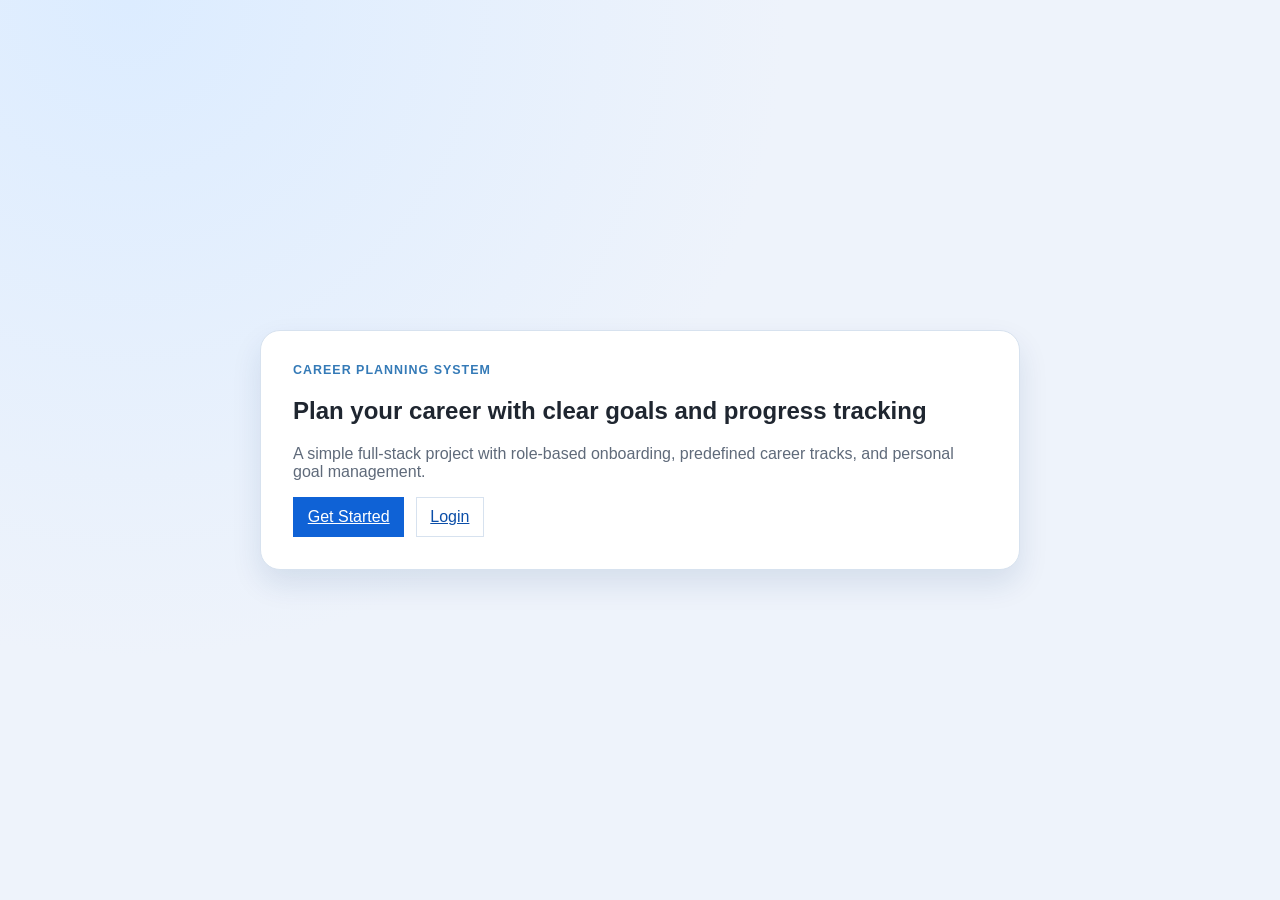
==== FrontEnd/index.html @ 5684c313 "Initial commit" ====
<!doctype html>
<html lang="en">
<head>
  <meta charset="UTF-8" />
  <meta name="viewport" content="width=device-width, initial-scale=1.0" />
  <title>Career Planning</title>
  <link rel="stylesheet" href="./assets/css/styles.css" />
</head>
<body>
  <main class="landing">
    <section class="landing-card">
      <p class="eyebrow">Career Planning System</p>
      <h1>Plan your career with clear goals and progress tracking</h1>
      <p class="subtext">A simple full-stack project with role-based onboarding, predefined career tracks, and personal goal management.</p>
      <div class="cta-row">
        <a class="btn" href="./pages/register.html">Get Started</a>
        <a class="btn btn-ghost" href="./pages/login.html">Login</a>
      </div>
    </section>
  </main>
</body>
</html>
---- FrontEnd/assets/css/styles.css ----
:root {
  --bg: #eef3fb;
  --bg-soft: #f8fbff;
  --panel: #ffffff;
  --text: #1f2630;
  --muted: #5f6a7a;
  --line: #d7e2ef;
  --primary: #0f62d6;
  --primary-dark: #0b4ea8;
  --secondary: #347ab7;
  --danger: #c23737;
  --chip: #eef6ff;
}

* {
  box-sizing: border-box;
}

body {
  margin: 0;
  font-family: "Segoe UI", Tahoma, sans-serif;
  color: var(--text);
  background: radial-gradient(circle at 10% 0%, #dcecff 0%, var(--bg) 45%),
              linear-gradient(150deg, var(--bg) 0%, #f7faff 100%);
}

a {
  color: var(--primary-dark);
}

.landing {
  min-height: 100vh;
  display: grid;
  place-items: center;
  padding: 1rem;
}

.landing-card {
  width: min(760px, 100%);
  background: var(--panel);
  border: 1px solid var(--line);
  border-radius: 20px;
  padding: 2rem;
  box-shadow: 0 14px 30px rgba(13, 55, 110, 0.11);
  animation: rise 0.45s ease-out;
}

.eyebrow {
  text-transform: uppercase;
  letter-spacing: 0.08em;
  font-size: 0.78rem;
  color: var(--secondary);
  font-weight: 700;
  margin: 0 0 0.5rem;
}

.subtext {
  color: var(--muted);
}

.auth-layout {
  min-height: 100vh;
  display: grid;
  grid-template-columns: 1.1fr 1fr;
}

.auth-side {
  padding: 2.2rem;
  display: grid;
  align-content: center;
  gap: 0.9rem;
  background: linear-gradient(140deg, #0c5dcc 0%, #3087d7 100%);
  color: white;
}

.auth-side .eyebrow {
  color: #d6e9ff;
}

.auth-side p {
  margin: 0;
  line-height: 1.5;
}

.text-link {
  color: white;
  text-decoration: underline;
}

.auth-card {
  display: grid;
  align-content: center;
  gap: 0.8rem;
  padding: 2rem;
  background: var(--panel);
}

.topbar {
  position: sticky;
  top: 0;
  z-index: 10;
  background: rgba(255, 255, 255, 0.96);
  border-bottom: 1px solid var(--line);
  backdrop-filter: blur(6px);
  padding: 0.9rem 1.1rem;
  display: flex;
  justify-content: space-between;
  align-items: center;
}

.brand {
  font-weight: 700;
  text-decoration: none;
  color: var(--primary-dark);
}

.topbar nav {
  display: flex;
  align-items: center;
  gap: 1rem;
}

.container {
  width: min(1160px, calc(100% - 2rem));
  margin: 1.2rem auto 2rem;
}

.grid {
  display: grid;
  grid-template-columns: repeat(2, minmax(0, 1fr));
  gap: 1rem;
}

.dashboard-grid {
  align-items: start;
}

.goals-grid {
  align-items: start;
}

.stats-grid {
  grid-template-columns: repeat(4, minmax(0, 1fr));
}

.hero-card {
  display: flex;
  justify-content: space-between;
  gap: 1rem;
  align-items: center;
  border: 1px solid var(--line);
  border-radius: 16px;
  background: linear-gradient(135deg, #ffffff 0%, #f2f8ff 100%);
  padding: 1.1rem 1.2rem;
  box-shadow: 0 10px 24px rgba(18, 56, 106, 0.08);
  margin-bottom: 1rem;
}

.card,
.stat-card {
  background: var(--panel);
  border: 1px solid var(--line);
  border-radius: 14px;
  box-shadow: 0 10px 24px rgba(21, 57, 106, 0.08);
  padding: 1rem;
  animation: rise 0.32s ease-out;
}

.stat-card p {
  margin: 0;
  color: var(--muted);
  font-size: 0.88rem;
}

.stat-card h3 {
  margin: 0.35rem 0 0;
  font-size: 1.5rem;
}

.form {
  display: grid;
  gap: 0.7rem;
}

label {
  display: grid;
  gap: 0.3rem;
  font-size: 0.94rem;
}

input,
select,
button {
  font: inherit;
  border-radius: 10px;
}

input,
select {
  border: 1px solid var(--line);
  padding: 0.62rem 0.75rem;
  background: #fff;
}

.btn {
  border: 1px solid transparent;
  background: var(--primary);
  color: #fff;
  padding: 0.62rem 0.86rem;
  cursor: pointer;
  transition: background 0.2s ease, transform 0.08s ease;
}

.btn:hover {
  background: var(--primary-dark);
}

.btn:active {
  transform: translateY(1px);
}

.btn-secondary {
  background: var(--secondary);
}

.btn-ghost {
  background: transparent;
  color: var(--primary-dark);
  border-color: var(--line);
}

.full {
  width: 100%;
}

.link-btn {
  border: none;
  background: transparent;
  color: var(--primary-dark);
  text-decoration: underline;
  cursor: pointer;
}

.row-between {
  display: flex;
  justify-content: space-between;
  align-items: center;
  gap: 0.8rem;
}

.wrap {
  flex-wrap: wrap;
}

.inline-filters {
  display: flex;
  gap: 0.6rem;
  flex-wrap: wrap;
}

table {
  width: 100%;
  border-collapse: collapse;
  margin-top: 0.65rem;
}

th,
td {
  border: 1px solid var(--line);
  padding: 0.5rem;
  text-align: left;
  vertical-align: top;
  font-size: 0.9rem;
}

.action-group {
  display: flex;
  gap: 0.4rem;
  flex-wrap: wrap;
}

.action-btn {
  border: 1px solid transparent;
  padding: 0.36rem 0.56rem;
  border-radius: 8px;
  font-size: 0.8rem;
  cursor: pointer;
}

.action-btn.edit {
  background: #2e7cc8;
  color: #fff;
}

.action-btn.delete {
  background: var(--danger);
  color: #fff;
}

.message {
  margin-top: 0.75rem;
  border: 1px solid var(--line);
  border-radius: 10px;
  background: var(--bg-soft);
  padding: 0.7rem;
  min-height: 52px;
  white-space: pre-wrap;
  word-break: break-word;
}

.template-list {
  display: grid;
  gap: 0.55rem;
  margin-top: 0.6rem;
}

.template-item {
  display: flex;
  justify-content: space-between;
  align-items: center;
  gap: 0.6rem;
  border: 1px solid var(--line);
  background: #fff;
  border-radius: 10px;
  padding: 0.55rem 0.6rem;
}

.template-item p {
  margin: 0;
  font-size: 0.9rem;
}

.template-add {
  border: none;
  background: var(--chip);
  color: var(--primary-dark);
  padding: 0.38rem 0.55rem;
  border-radius: 8px;
  cursor: pointer;
}

.pill {
  background: var(--chip);
  color: var(--primary-dark);
  border: 1px solid var(--line);
  padding: 0.2rem 0.5rem;
  border-radius: 999px;
  font-size: 0.78rem;
}

.muted {
  color: var(--muted);
}

.cta-row {
  display: flex;
  gap: 0.7rem;
  flex-wrap: wrap;
  margin-top: 1rem;
}

.toast {
  position: fixed;
  right: 1rem;
  bottom: 1rem;
  background: #1c2f46;
  color: #fff;
  padding: 0.6rem 0.8rem;
  border-radius: 10px;
  box-shadow: 0 10px 18px rgba(13, 24, 37, 0.26);
  opacity: 0;
  pointer-events: none;
  transform: translateY(10px);
  transition: opacity 0.25s ease, transform 0.25s ease;
}

.toast.show {
  opacity: 1;
  transform: translateY(0);
}

@keyframes rise {
  from {
    opacity: 0;
    transform: translateY(8px);
  }
  to {
    opacity: 1;
    transform: translateY(0);
  }
}

@media (max-width: 980px) {
  .auth-layout {
    grid-template-columns: 1fr;
  }

  .auth-side {
    min-height: 220px;
  }

  .grid,
  .stats-grid {
    grid-template-columns: 1fr;
  }

  table {
    display: block;
    overflow-x: auto;
  }
}

.profile-card {
  display: grid;
  gap: 0.8rem;
}

.profile-grid {
  display: grid;
  grid-template-columns: repeat(2, minmax(0, 1fr));
  gap: 0.7rem;
}

.profile-item {
  border: 1px solid var(--line);
  background: var(--bg-soft);
  border-radius: 10px;
  padding: 0.65rem;
}

.profile-item span {
  display: block;
  font-size: 0.78rem;
  text-transform: uppercase;
  letter-spacing: 0.07em;
  color: var(--muted);
  margin-bottom: 0.25rem;
}

.profile-item p {
  margin: 0;
  font-weight: 600;
}

.profile-status {
  margin: 0;
}

@media (max-width: 700px) {
  .profile-grid {
    grid-template-columns: 1fr;
  }
}
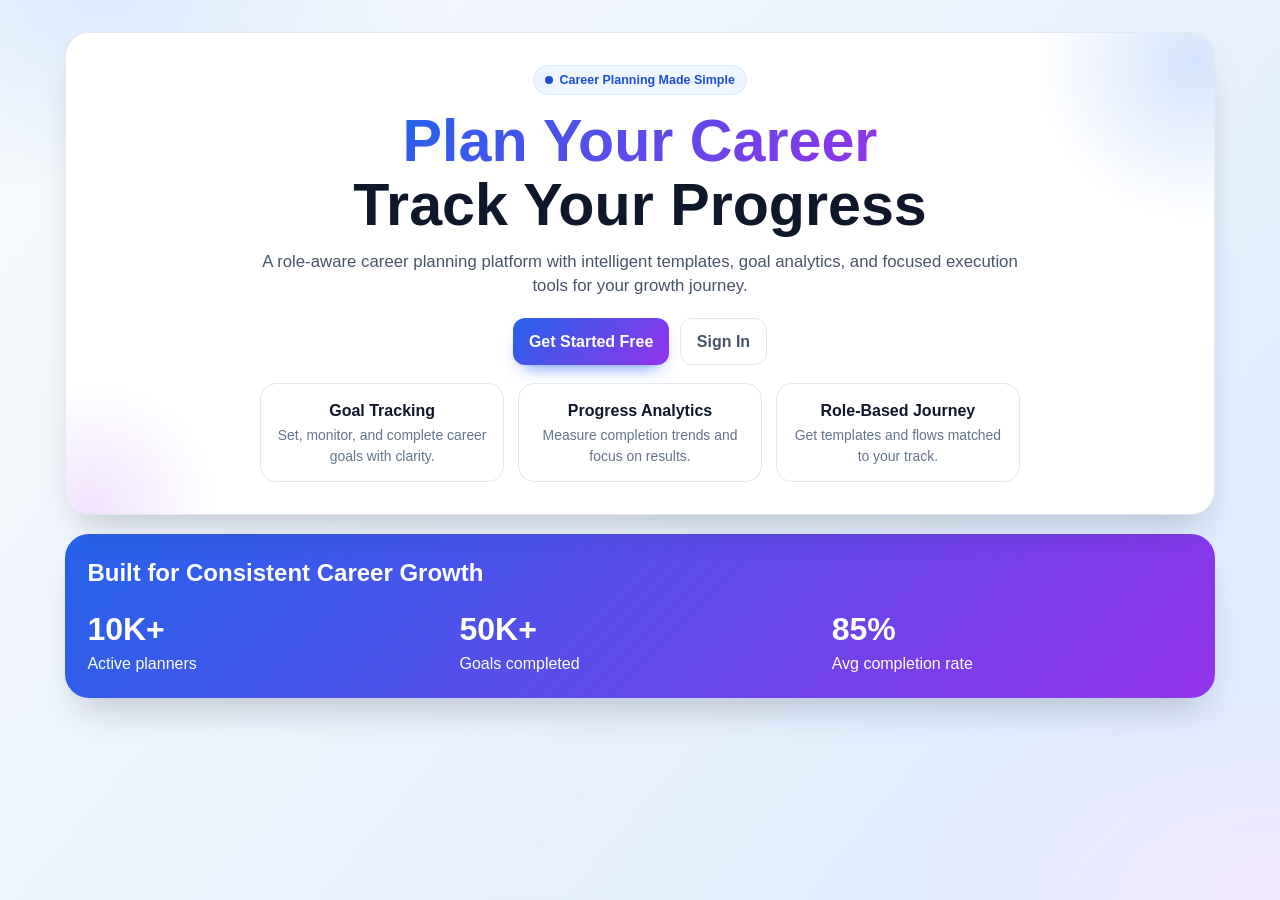
==== commit a3f9d3bb: "Update project with analytics, profile, and goal enhancements" ====
--- a/FrontEnd/index.html
+++ b/FrontEnd/index.html
@@ -3,20 +3,60 @@
 <head>
   <meta charset="UTF-8" />
   <meta name="viewport" content="width=device-width, initial-scale=1.0" />
-  <title>Career Planning</title>
+  <title>CareerPath - Plan Your Career</title>
   <link rel="stylesheet" href="./assets/css/styles.css" />
 </head>
 <body>
-  <main class="landing">
-    <section class="landing-card">
-      <p class="eyebrow">Career Planning System</p>
-      <h1>Plan your career with clear goals and progress tracking</h1>
-      <p class="subtext">A simple full-stack project with role-based onboarding, predefined career tracks, and personal goal management.</p>
-      <div class="cta-row">
-        <a class="btn" href="./pages/register.html">Get Started</a>
-        <a class="btn btn-ghost" href="./pages/login.html">Login</a>
-      </div>
-    </section>
+  <main class="page landing-wrap">
+    <div class="container">
+      <section class="hero-panel">
+        <div class="hero-content">
+          <span class="badge"><span class="dot"></span>Career Planning Made Simple</span>
+          <h1><span class="gradient-text">Plan Your Career</span><br />Track Your Progress</h1>
+          <p>
+            A role-aware career planning platform with intelligent templates, goal analytics,
+            and focused execution tools for your growth journey.
+          </p>
+          <div class="hero-actions">
+            <a class="btn btn-primary" href="./pages/register.html">Get Started Free</a>
+            <a class="btn btn-ghost" href="./pages/login.html">Sign In</a>
+          </div>
+
+          <div class="feature-grid">
+            <article class="feature-card">
+              <h3>Goal Tracking</h3>
+              <p>Set, monitor, and complete career goals with clarity.</p>
+            </article>
+            <article class="feature-card">
+              <h3>Progress Analytics</h3>
+              <p>Measure completion trends and focus on results.</p>
+            </article>
+            <article class="feature-card">
+              <h3>Role-Based Journey</h3>
+              <p>Get templates and flows matched to your track.</p>
+            </article>
+          </div>
+        </div>
+      </section>
+
+      <section class="stats-banner">
+        <h2>Built for Consistent Career Growth</h2>
+        <div class="stats-grid">
+          <div>
+            <strong>10K+</strong>
+            <span>Active planners</span>
+          </div>
+          <div>
+            <strong>50K+</strong>
+            <span>Goals completed</span>
+          </div>
+          <div>
+            <strong>85%</strong>
+            <span>Avg completion rate</span>
+          </div>
+        </div>
+      </section>
+    </div>
   </main>
 </body>
 </html>
--- a/FrontEnd/assets/css/styles.css
+++ b/FrontEnd/assets/css/styles.css
@@ -1,453 +1,1302 @@
 :root {
-  --bg: #eef3fb;
-  --bg-soft: #f8fbff;
+  --bg-gradient-start: #f8fafc;
+  --bg-gradient-end: #dbeafe;
   --panel: #ffffff;
-  --text: #1f2630;
-  --muted: #5f6a7a;
-  --line: #d7e2ef;
-  --primary: #0f62d6;
-  --primary-dark: #0b4ea8;
-  --secondary: #347ab7;
-  --danger: #c23737;
-  --chip: #eef6ff;
+  --panel-soft: #f8fafc;
+  --text-primary: #0f172a;
+  --text-secondary: #475569;
+  --text-muted: #64748b;
+  --primary-50: #eff6ff;
+  --primary-100: #dbeafe;
+  --primary-300: #93c5fd;
+  --primary-500: #3b82f6;
+  --primary-600: #2563eb;
+  --primary-700: #1d4ed8;
+  --purple-500: #a855f7;
+  --purple-600: #9333ea;
+  --success-500: #22c55e;
+  --success-600: #16a34a;
+  --warning-500: #f59e0b;
+  --danger-500: #ef4444;
+  --danger-600: #dc2626;
+  --line: #e2e8f0;
+  --line-strong: #cbd5e1;
+  --shadow-sm: 0 1px 2px 0 rgb(15 23 42 / 0.05);
+  --shadow-md: 0 10px 20px -8px rgb(15 23 42 / 0.18);
+  --shadow-lg: 0 22px 36px -14px rgb(15 23 42 / 0.22);
+  --radius-sm: 10px;
+  --radius-md: 14px;
+  --radius-lg: 18px;
+  --radius-xl: 24px;
 }
 
 * {
   box-sizing: border-box;
 }
 
+html,
 body {
   margin: 0;
-  font-family: "Segoe UI", Tahoma, sans-serif;
-  color: var(--text);
-  background: radial-gradient(circle at 10% 0%, #dcecff 0%, var(--bg) 45%),
-              linear-gradient(150deg, var(--bg) 0%, #f7faff 100%);
+  min-height: 100%;
+}
+
+body {
+  color: var(--text-primary);
+  font-family: "Segoe UI", "Inter", Tahoma, Arial, sans-serif;
+  line-height: 1.45;
+  background:
+    radial-gradient(500px 280px at 8% 0%, #dbeafe 0%, transparent 70%),
+    radial-gradient(540px 320px at 100% 100%, #f3e8ff 0%, transparent 72%),
+    linear-gradient(130deg, var(--bg-gradient-start), var(--bg-gradient-end));
 }
 
 a {
-  color: var(--primary-dark);
-}
-
-.landing {
+  color: inherit;
+}
+
+h1,
+h2,
+h3,
+h4,
+p {
+  margin: 0;
+}
+
+.page {
   min-height: 100vh;
-  display: grid;
-  place-items: center;
-  padding: 1rem;
-}
-
-.landing-card {
-  width: min(760px, 100%);
+}
+
+.container {
+  width: min(1150px, calc(100% - 2rem));
+  margin: 0 auto;
+}
+
+.surface {
   background: var(--panel);
   border: 1px solid var(--line);
-  border-radius: 20px;
-  padding: 2rem;
-  box-shadow: 0 14px 30px rgba(13, 55, 110, 0.11);
-  animation: rise 0.45s ease-out;
+  border-radius: var(--radius-lg);
+  box-shadow: var(--shadow-md);
+}
+
+.text-muted {
+  color: var(--text-muted);
 }
 
 .eyebrow {
+  font-size: 0.78rem;
   text-transform: uppercase;
-  letter-spacing: 0.08em;
-  font-size: 0.78rem;
-  color: var(--secondary);
+  letter-spacing: 0.09em;
+  color: var(--primary-700);
   font-weight: 700;
-  margin: 0 0 0.5rem;
-}
-
-.subtext {
-  color: var(--muted);
-}
-
-.auth-layout {
-  min-height: 100vh;
-  display: grid;
-  grid-template-columns: 1.1fr 1fr;
-}
-
-.auth-side {
-  padding: 2.2rem;
-  display: grid;
-  align-content: center;
-  gap: 0.9rem;
-  background: linear-gradient(140deg, #0c5dcc 0%, #3087d7 100%);
-  color: white;
-}
-
-.auth-side .eyebrow {
-  color: #d6e9ff;
-}
-
-.auth-side p {
-  margin: 0;
-  line-height: 1.5;
-}
-
-.text-link {
-  color: white;
-  text-decoration: underline;
-}
-
-.auth-card {
-  display: grid;
-  align-content: center;
-  gap: 0.8rem;
-  padding: 2rem;
-  background: var(--panel);
+}
+
+.gradient-text {
+  background: linear-gradient(135deg, var(--primary-600), var(--purple-600));
+  background-clip: text;
+  -webkit-background-clip: text;
+  color: transparent;
+}
+
+.btn {
+  border: 0;
+  border-radius: 12px;
+  padding: 0.7rem 1rem;
+  font: inherit;
+  font-weight: 600;
+  cursor: pointer;
+  text-decoration: none;
+  display: inline-flex;
+  align-items: center;
+  justify-content: center;
+  gap: 0.5rem;
+  transition: transform 0.16s ease, box-shadow 0.16s ease, background-color 0.16s ease, color 0.16s ease;
+}
+
+.btn:hover {
+  transform: translateY(-1px);
+}
+
+.btn:disabled {
+  opacity: 0.65;
+  cursor: not-allowed;
+  transform: none;
+}
+
+.btn-primary {
+  color: #fff;
+  background: linear-gradient(135deg, var(--primary-600), var(--purple-600));
+  box-shadow: 0 10px 18px -10px rgb(37 99 235 / 0.85);
+}
+
+.btn-primary:hover {
+  box-shadow: 0 15px 22px -12px rgb(37 99 235 / 0.95);
+}
+
+.btn-secondary {
+  color: #fff;
+  background: linear-gradient(135deg, #1e40af, #1d4ed8);
+}
+
+.btn-muted {
+  color: var(--text-secondary);
+  background: #f1f5f9;
+  border: 1px solid var(--line);
+}
+
+.btn-ghost {
+  color: var(--text-secondary);
+  border: 1px solid var(--line);
+  background: #fff;
+}
+
+.btn-danger {
+  color: #fff;
+  background: linear-gradient(135deg, var(--danger-500), var(--danger-600));
+}
+
+.btn-block {
+  width: 100%;
+}
+
+.btn-small {
+  padding: 0.46rem 0.74rem;
+  font-size: 0.84rem;
+}
+
+.form {
+  display: grid;
+  gap: 1rem;
+}
+
+.form-row {
+  display: grid;
+  gap: 1rem;
+  grid-template-columns: repeat(2, minmax(0, 1fr));
+}
+
+.form-group {
+  display: grid;
+  gap: 0.36rem;
+}
+
+.form-group label {
+  font-size: 0.88rem;
+  color: var(--text-secondary);
+  font-weight: 600;
+}
+
+input,
+select,
+textarea {
+  width: 100%;
+  border: 1px solid var(--line-strong);
+  background: #fff;
+  color: var(--text-primary);
+  border-radius: 12px;
+  padding: 0.72rem 0.8rem;
+  font: inherit;
+}
+
+textarea {
+  resize: vertical;
+  min-height: 110px;
+}
+
+input:focus,
+select:focus,
+textarea:focus {
+  outline: 2px solid #93c5fd;
+  border-color: #60a5fa;
+}
+
+.field-help {
+  font-size: 0.76rem;
+  color: var(--text-muted);
+}
+
+.message {
+  border: 1px solid var(--line);
+  background: #f8fafc;
+  border-radius: 12px;
+  padding: 0.7rem;
+  min-height: 56px;
+  white-space: pre-wrap;
 }
 
 .topbar {
   position: sticky;
   top: 0;
-  z-index: 10;
-  background: rgba(255, 255, 255, 0.96);
+  z-index: 20;
+  background: rgba(255, 255, 255, 0.8);
   border-bottom: 1px solid var(--line);
-  backdrop-filter: blur(6px);
-  padding: 0.9rem 1.1rem;
-  display: flex;
-  justify-content: space-between;
-  align-items: center;
-}
-
-.brand {
-  font-weight: 700;
-  text-decoration: none;
-  color: var(--primary-dark);
-}
-
-.topbar nav {
-  display: flex;
-  align-items: center;
-  gap: 1rem;
-}
-
-.container {
-  width: min(1160px, calc(100% - 2rem));
-  margin: 1.2rem auto 2rem;
-}
-
-.grid {
-  display: grid;
-  grid-template-columns: repeat(2, minmax(0, 1fr));
-  gap: 1rem;
-}
-
-.dashboard-grid {
-  align-items: start;
-}
-
-.goals-grid {
-  align-items: start;
-}
-
-.stats-grid {
-  grid-template-columns: repeat(4, minmax(0, 1fr));
-}
-
-.hero-card {
-  display: flex;
+  backdrop-filter: blur(10px);
+}
+
+.topbar-inner {
+  width: min(1150px, calc(100% - 2rem));
+  margin: 0 auto;
+  min-height: 72px;
+  display: flex;
+  align-items: center;
   justify-content: space-between;
   gap: 1rem;
-  align-items: center;
+}
+
+.brand {
+  display: inline-flex;
+  align-items: center;
+  gap: 0.55rem;
+  text-decoration: none;
+  font-weight: 700;
+}
+
+.brand-mark {
+  width: 34px;
+  height: 34px;
+  border-radius: 10px;
+  display: grid;
+  place-items: center;
+  background: linear-gradient(135deg, var(--primary-600), var(--purple-600));
+  color: #fff;
+  font-weight: 700;
+}
+
+.topnav {
+  display: inline-flex;
+  align-items: center;
+  gap: 0.4rem;
+}
+
+.nav-link {
+  text-decoration: none;
+  font-weight: 600;
+  color: var(--text-secondary);
+  border-radius: 10px;
+  padding: 0.48rem 0.74rem;
+}
+
+.nav-link:hover {
+  background: #f1f5f9;
+}
+
+.nav-link.active {
+  color: var(--primary-700);
+  background: var(--primary-50);
+}
+
+.user-chip {
+  display: inline-flex;
+  align-items: center;
+  gap: 0.55rem;
+  padding: 0.35rem 0.6rem;
+  border-radius: 999px;
+  border: 1px solid var(--line);
+  background: #fff;
+}
+
+.user-avatar {
+  width: 30px;
+  height: 30px;
+  border-radius: 999px;
+  display: grid;
+  place-items: center;
+  background: linear-gradient(135deg, var(--primary-500), var(--purple-500));
+  color: #fff;
+  font-weight: 700;
+  font-size: 0.86rem;
+}
+
+.user-chip .meta {
+  line-height: 1.1;
+}
+
+.user-chip .meta strong {
+  display: block;
+  font-size: 0.82rem;
+}
+
+.user-chip .meta span {
+  display: block;
+  font-size: 0.72rem;
+  color: var(--text-muted);
+}
+
+.main-content {
+  padding: 1.2rem 0 2.2rem;
+}
+
+.page-header {
+  margin-bottom: 1rem;
+  display: flex;
+  align-items: flex-start;
+  justify-content: space-between;
+  gap: 1rem;
+}
+
+.page-header h1 {
+  font-size: clamp(1.7rem, 2.6vw, 2.35rem);
+  margin-bottom: 0.2rem;
+}
+
+.page-header p {
+  color: var(--text-muted);
+}
+
+.badge {
+  display: inline-flex;
+  align-items: center;
+  gap: 0.4rem;
+  border: 1px solid var(--primary-100);
+  background: var(--primary-50);
+  color: var(--primary-700);
+  border-radius: 999px;
+  padding: 0.3rem 0.7rem;
+  font-size: 0.78rem;
+  font-weight: 600;
+}
+
+.dot {
+  width: 8px;
+  height: 8px;
+  border-radius: 999px;
+  background: currentColor;
+}
+
+.landing-wrap {
+  padding: 2rem 0 3rem;
+}
+
+.hero-panel {
+  position: relative;
+  overflow: hidden;
+  padding: 2rem;
+  border-radius: var(--radius-xl);
+  border: 1px solid var(--line);
+  background: #fff;
+  box-shadow: var(--shadow-lg);
+}
+
+.hero-panel::before,
+.hero-panel::after {
+  content: "";
+  position: absolute;
+  border-radius: 999px;
+  pointer-events: none;
+}
+
+.hero-panel::before {
+  width: 320px;
+  height: 320px;
+  right: -140px;
+  top: -130px;
+  background: radial-gradient(circle, rgb(59 130 246 / 0.22), transparent 70%);
+}
+
+.hero-panel::after {
+  width: 250px;
+  height: 250px;
+  left: -100px;
+  bottom: -120px;
+  background: radial-gradient(circle, rgb(168 85 247 / 0.17), transparent 72%);
+}
+
+.hero-content {
+  position: relative;
+  z-index: 1;
+  max-width: 760px;
+  text-align: center;
+  margin: 0 auto;
+}
+
+.hero-content h1 {
+  font-size: clamp(2rem, 5vw, 3.7rem);
+  line-height: 1.08;
+  margin: 0.9rem 0 0.8rem;
+}
+
+.hero-content p {
+  color: var(--text-secondary);
+  font-size: 1.05rem;
+}
+
+.hero-actions {
+  margin-top: 1.2rem;
+  display: flex;
+  justify-content: center;
+  flex-wrap: wrap;
+  gap: 0.65rem;
+}
+
+.feature-grid {
+  margin-top: 1.1rem;
+  display: grid;
+  grid-template-columns: repeat(3, minmax(0, 1fr));
+  gap: 0.85rem;
+}
+
+.feature-card {
   border: 1px solid var(--line);
   border-radius: 16px;
-  background: linear-gradient(135deg, #ffffff 0%, #f2f8ff 100%);
-  padding: 1.1rem 1.2rem;
-  box-shadow: 0 10px 24px rgba(18, 56, 106, 0.08);
+  background: rgba(255, 255, 255, 0.85);
+  padding: 0.95rem;
+}
+
+.feature-card h3 {
+  font-size: 1rem;
+  margin-bottom: 0.2rem;
+}
+
+.feature-card p {
+  color: var(--text-muted);
+  font-size: 0.87rem;
+}
+
+.stats-banner {
+  margin-top: 1.2rem;
+  border-radius: var(--radius-xl);
+  padding: 1.4rem;
+  background: linear-gradient(135deg, var(--primary-600), var(--purple-600));
+  color: #fff;
+  box-shadow: var(--shadow-lg);
+}
+
+.stats-grid {
+  margin-top: 0.9rem;
+  display: grid;
+  grid-template-columns: repeat(3, minmax(0, 1fr));
+  gap: 0.7rem;
+}
+
+.stats-grid strong {
+  display: block;
+  font-size: 2rem;
+}
+
+.auth-shell {
+  min-height: 100vh;
+  display: grid;
+  grid-template-columns: 1.05fr 1fr;
+}
+
+.auth-panel-info {
+  position: relative;
+  overflow: hidden;
+  padding: 2.1rem;
+  color: #fff;
+  background: linear-gradient(145deg, #1e3a8a, #2563eb 44%, #7e22ce);
+  display: grid;
+  align-content: center;
+  gap: 1rem;
+}
+
+.auth-panel-info::before,
+.auth-panel-info::after {
+  content: "";
+  position: absolute;
+  width: 260px;
+  height: 260px;
+  border-radius: 999px;
+  background: rgb(255 255 255 / 0.13);
+  filter: blur(3px);
+}
+
+.auth-panel-info::before {
+  top: -80px;
+  right: -70px;
+}
+
+.auth-panel-info::after {
+  left: -80px;
+  bottom: -90px;
+}
+
+.auth-panel-info > * {
+  position: relative;
+  z-index: 1;
+}
+
+.auth-panel-info h1 {
+  font-size: clamp(1.9rem, 3.2vw, 2.8rem);
+  line-height: 1.12;
+}
+
+.auth-panel-info p {
+  color: rgb(219 234 254 / 0.95);
+}
+
+.auth-feature-list {
+  display: grid;
+  gap: 0.58rem;
+}
+
+.auth-feature-list li {
+  list-style: none;
+  padding: 0;
+  margin: 0;
+  display: flex;
+  gap: 0.55rem;
+  align-items: center;
+}
+
+.auth-feature-list li::before {
+  content: "\2713";
+  width: 18px;
+  height: 18px;
+  border-radius: 999px;
+  display: grid;
+  place-items: center;
+  background: rgb(255 255 255 / 0.2);
+  font-size: 0.72rem;
+}
+
+.auth-panel-form {
+  background: #f8fafc;
+  display: grid;
+  place-items: center;
+  padding: 1.6rem;
+}
+
+.auth-form-card {
+  width: min(460px, 100%);
+  background: #fff;
+  border: 1px solid var(--line);
+  border-radius: var(--radius-lg);
+  padding: 1.4rem;
+  box-shadow: var(--shadow-md);
+}
+
+.auth-form-card h2 {
+  margin-bottom: 0.2rem;
+  font-size: 1.75rem;
+}
+
+.auth-form-card p {
+  color: var(--text-muted);
   margin-bottom: 1rem;
 }
 
-.card,
+.auth-form-card .footer-link {
+  margin-top: 0.9rem;
+  text-align: center;
+  color: var(--text-secondary);
+}
+
+.auth-form-card .footer-link a {
+  color: var(--primary-700);
+  font-weight: 600;
+}
+
+.hero-card {
+  border-radius: var(--radius-lg);
+  padding: 1rem 1.1rem;
+  border: 1px solid var(--line);
+  background: linear-gradient(135deg, #fff, #eff6ff);
+  box-shadow: var(--shadow-sm);
+  display: flex;
+  align-items: center;
+  justify-content: space-between;
+  gap: 1rem;
+  margin-bottom: 1rem;
+}
+
+.hero-card h1 {
+  font-size: clamp(1.35rem, 2.8vw, 2rem);
+  margin: 0.16rem 0;
+}
+
+.stat-grid {
+  display: grid;
+  grid-template-columns: repeat(4, minmax(0, 1fr));
+  gap: 0.9rem;
+  margin-bottom: 1rem;
+}
+
 .stat-card {
-  background: var(--panel);
+  padding: 0.9rem;
+  border-radius: 16px;
+  border: 1px solid var(--line);
+  background: #fff;
+  box-shadow: var(--shadow-sm);
+}
+
+.stat-card .label {
+  color: var(--text-muted);
+  font-size: 0.82rem;
+}
+
+.stat-card .value {
+  margin-top: 0.34rem;
+  font-size: 1.6rem;
+  font-weight: 700;
+}
+
+.dashboard-grid {
+  display: grid;
+  grid-template-columns: 2fr 1fr;
+  gap: 1rem;
+}
+
+.stack {
+  display: grid;
+  gap: 1rem;
+}
+
+.section-card {
+  border: 1px solid var(--line);
+  background: #fff;
+  border-radius: var(--radius-lg);
+  padding: 1rem;
+  box-shadow: var(--shadow-sm);
+}
+
+.section-header {
+  display: flex;
+  align-items: center;
+  justify-content: space-between;
+  gap: 1rem;
+  margin-bottom: 0.75rem;
+}
+
+.section-header h2,
+.section-header h3 {
+  font-size: 1.08rem;
+}
+
+.profile-summary {
+  border-radius: var(--radius-lg);
+  padding: 1rem;
+  color: #fff;
+  background: linear-gradient(135deg, var(--primary-600), var(--purple-600));
+}
+
+.profile-summary .meta-line {
+  display: flex;
+  align-items: center;
+  gap: 0.45rem;
+  color: rgb(239 246 255 / 0.96);
+  font-size: 0.9rem;
+  margin-bottom: 0.2rem;
+}
+
+.profile-summary .meta-line::before {
+  content: "";
+  width: 6px;
+  height: 6px;
+  border-radius: 999px;
+  background: #fff;
+}
+
+.summary-actions {
+  margin-top: 0.8rem;
+  display: grid;
+  gap: 0.5rem;
+  grid-template-columns: repeat(2, minmax(0, 1fr));
+}
+
+.recent-list {
+  display: grid;
+  gap: 0.68rem;
+}
+
+.goal-item {
+  display: block;
+  text-decoration: none;
   border: 1px solid var(--line);
   border-radius: 14px;
-  box-shadow: 0 10px 24px rgba(21, 57, 106, 0.08);
+  background: #f8fafc;
+  padding: 0.8rem;
+  color: inherit;
+}
+
+.goal-item:hover {
+  border-color: var(--primary-300);
+  background: #f3f7ff;
+}
+
+.goal-title-row {
+  display: flex;
+  align-items: flex-start;
+  justify-content: space-between;
+  gap: 0.7rem;
+  margin-bottom: 0.35rem;
+}
+
+.goal-title-row h4 {
+  font-size: 1rem;
+}
+
+.goal-meta {
+  display: flex;
+  flex-wrap: wrap;
+  gap: 0.6rem;
+  color: var(--text-muted);
+  font-size: 0.82rem;
+  margin-top: 0.55rem;
+}
+
+.progress-line {
+  margin-top: 0.58rem;
+  display: flex;
+  align-items: center;
+  gap: 0.45rem;
+}
+
+.progress-track {
+  flex: 1;
+  height: 8px;
+  border-radius: 999px;
+  background: #e2e8f0;
+  overflow: hidden;
+}
+
+.progress-value {
+  height: 100%;
+  border-radius: inherit;
+  background: linear-gradient(135deg, var(--primary-500), var(--purple-500));
+}
+
+.status-pill,
+.priority-pill,
+.chip {
+  display: inline-flex;
+  align-items: center;
+  border-radius: 999px;
+  font-size: 0.74rem;
+  font-weight: 600;
+  padding: 0.2rem 0.52rem;
+  border: 1px solid transparent;
+}
+
+.status-planned {
+  color: #1d4ed8;
+  background: #dbeafe;
+  border-color: #bfdbfe;
+}
+
+.status-in-progress {
+  color: #b45309;
+  background: #fef3c7;
+  border-color: #fde68a;
+}
+
+.status-completed {
+  color: #15803d;
+  background: #dcfce7;
+  border-color: #bbf7d0;
+}
+
+.priority-low {
+  color: #475569;
+  background: #e2e8f0;
+}
+
+.priority-medium {
+  color: #1d4ed8;
+  background: #dbeafe;
+}
+
+.priority-high {
+  color: #b45309;
+  background: #fef3c7;
+}
+
+.priority-urgent {
+  color: #b91c1c;
+  background: #fee2e2;
+}
+
+.template-list {
+  display: grid;
+  gap: 0.52rem;
+}
+
+.template-item {
+  border: 1px solid var(--line);
+  border-radius: 12px;
+  padding: 0.6rem;
+  display: flex;
+  align-items: center;
+  justify-content: space-between;
+  gap: 0.6rem;
+  background: #fff;
+}
+
+.template-item p {
+  color: var(--text-secondary);
+  font-size: 0.88rem;
+}
+
+.completion-ring {
+  width: 150px;
+  height: 150px;
+  margin: 0 auto;
+  border-radius: 999px;
+  position: relative;
+  display: grid;
+  place-items: center;
+  background: conic-gradient(var(--primary-500) calc(var(--progress, 0) * 1%), #e2e8f0 0);
+}
+
+.completion-ring::before {
+  content: "";
+  width: 120px;
+  height: 120px;
+  border-radius: 999px;
+  background: #fff;
+  position: absolute;
+}
+
+.completion-ring .center {
+  position: relative;
+  text-align: center;
+}
+
+.completion-ring strong {
+  display: block;
+  font-size: 2rem;
+}
+
+.goals-toolbar {
+  margin-bottom: 0.95rem;
+  display: flex;
+  justify-content: space-between;
+  align-items: center;
+  gap: 0.8rem;
+}
+
+.toolbar-actions {
+  display: inline-flex;
+  gap: 0.5rem;
+}
+
+.panel {
+  border: 1px solid var(--line);
+  border-radius: var(--radius-lg);
+  background: #fff;
+  box-shadow: var(--shadow-sm);
   padding: 1rem;
-  animation: rise 0.32s ease-out;
-}
-
-.stat-card p {
-  margin: 0;
-  color: var(--muted);
-  font-size: 0.88rem;
-}
-
-.stat-card h3 {
-  margin: 0.35rem 0 0;
-  font-size: 1.5rem;
-}
-
-.form {
-  display: grid;
+  margin-bottom: 0.95rem;
+}
+
+.filter-grid {
+  display: grid;
+  gap: 0.65rem;
+  grid-template-columns: 1.3fr 1fr 1fr 1fr auto;
+}
+
+.goal-grid {
+  display: grid;
+  gap: 0.9rem;
+  grid-template-columns: repeat(3, minmax(0, 1fr));
+}
+
+.goal-card {
+  border: 1px solid var(--line);
+  border-radius: 16px;
+  background: #fff;
+  padding: 0.9rem;
+  box-shadow: var(--shadow-sm);
+  display: grid;
+  gap: 0.64rem;
+}
+
+.goal-card .top {
+  display: flex;
+  align-items: center;
+  justify-content: space-between;
+  gap: 0.6rem;
+}
+
+.goal-card .actions {
+  display: grid;
+  grid-template-columns: 1fr auto;
+  gap: 0.4rem;
+  margin-top: 0.2rem;
+}
+
+.empty-state {
+  border: 1px dashed var(--line-strong);
+  border-radius: var(--radius-lg);
+  background: #fff;
+  padding: 2rem;
+  text-align: center;
+  color: var(--text-muted);
+}
+
+.modal {
+  position: fixed;
+  inset: 0;
+  background: rgb(15 23 42 / 0.45);
+  backdrop-filter: blur(4px);
+  display: none;
+  align-items: center;
+  justify-content: center;
+  z-index: 45;
+  padding: 1rem;
+}
+
+.modal.show {
+  display: flex;
+}
+
+.modal-card {
+  width: min(760px, 100%);
+  max-height: calc(100vh - 2rem);
+  overflow: auto;
+  border: 1px solid var(--line);
+  border-radius: var(--radius-lg);
+  background: #fff;
+  box-shadow: var(--shadow-lg);
+}
+
+.modal-head {
+  position: sticky;
+  top: 0;
+  z-index: 1;
+  background: #fff;
+  border-bottom: 1px solid var(--line);
+  padding: 0.9rem;
+  display: flex;
+  align-items: center;
+  justify-content: space-between;
+}
+
+.modal-body {
+  padding: 0.9rem;
+}
+
+.profile-layout {
+  display: grid;
+  grid-template-columns: 1fr 1.6fr;
+  gap: 1rem;
+}
+
+.profile-side,
+.profile-main {
+  border: 1px solid var(--line);
+  border-radius: var(--radius-lg);
+  background: #fff;
+  box-shadow: var(--shadow-sm);
+  padding: 1rem;
+}
+
+.avatar-xl {
+  width: 120px;
+  height: 120px;
+  border-radius: 999px;
+  display: grid;
+  place-items: center;
+  font-size: 2.5rem;
+  font-weight: 700;
+  color: #fff;
+  background: linear-gradient(135deg, var(--primary-600), var(--purple-600));
+  margin: 0 auto 0.7rem;
+}
+
+.meta-list {
+  margin-top: 0.75rem;
+  display: grid;
+  gap: 0.5rem;
+}
+
+.meta-row {
+  display: flex;
+  justify-content: space-between;
   gap: 0.7rem;
-}
-
-label {
-  display: grid;
-  gap: 0.3rem;
-  font-size: 0.94rem;
-}
-
-input,
-select,
-button {
-  font: inherit;
-  border-radius: 10px;
-}
-
-input,
-select {
-  border: 1px solid var(--line);
-  padding: 0.62rem 0.75rem;
-  background: #fff;
-}
-
-.btn {
-  border: 1px solid transparent;
-  background: var(--primary);
-  color: #fff;
-  padding: 0.62rem 0.86rem;
-  cursor: pointer;
-  transition: background 0.2s ease, transform 0.08s ease;
-}
-
-.btn:hover {
-  background: var(--primary-dark);
-}
-
-.btn:active {
-  transform: translateY(1px);
-}
-
-.btn-secondary {
-  background: var(--secondary);
-}
-
-.btn-ghost {
-  background: transparent;
-  color: var(--primary-dark);
-  border-color: var(--line);
-}
-
-.full {
-  width: 100%;
-}
-
-.link-btn {
-  border: none;
-  background: transparent;
-  color: var(--primary-dark);
-  text-decoration: underline;
-  cursor: pointer;
-}
-
-.row-between {
-  display: flex;
+  color: var(--text-secondary);
+  font-size: 0.9rem;
+}
+
+.meta-row strong {
+  color: var(--text-primary);
+}
+
+.analytics-metrics {
+  display: grid;
+  grid-template-columns: repeat(4, minmax(0, 1fr));
+  gap: 0.9rem;
+  margin-bottom: 1rem;
+}
+
+.metric-card {
+  border: 1px solid var(--line);
+  border-radius: 16px;
+  background: #fff;
+  padding: 0.9rem;
+  box-shadow: var(--shadow-sm);
+}
+
+.metric-card .value {
+  font-size: 2rem;
+  font-weight: 700;
+  margin-top: 0.3rem;
+}
+
+.analytics-grid {
+  display: grid;
+  gap: 1rem;
+  grid-template-columns: repeat(2, minmax(0, 1fr));
+}
+
+.chart-card {
+  border: 1px solid var(--line);
+  border-radius: var(--radius-lg);
+  background: #fff;
+  box-shadow: var(--shadow-sm);
+  padding: 1rem;
+}
+
+.legend {
+  margin-top: 0.9rem;
+  display: grid;
+  gap: 0.5rem;
+}
+
+.legend-item {
+  display: flex;
+  align-items: center;
   justify-content: space-between;
-  align-items: center;
-  gap: 0.8rem;
-}
-
-.wrap {
+  gap: 1rem;
+}
+
+.legend-item .name {
+  display: inline-flex;
+  align-items: center;
+  gap: 0.45rem;
+}
+
+.swatch {
+  width: 10px;
+  height: 10px;
+  border-radius: 999px;
+}
+
+.bars {
+  display: grid;
+  gap: 0.58rem;
+}
+
+.bar-row {
+  display: grid;
+  gap: 0.28rem;
+}
+
+.bar-head {
+  display: flex;
+  align-items: center;
+  justify-content: space-between;
+  gap: 0.7rem;
+  font-size: 0.84rem;
+}
+
+.bar-track {
+  height: 11px;
+  background: #e2e8f0;
+  border-radius: 999px;
+  overflow: hidden;
+}
+
+.bar-fill {
+  height: 100%;
+  border-radius: inherit;
+}
+
+.summary-list {
+  display: grid;
+  gap: 0.55rem;
+}
+
+.summary-item {
+  border-left: 4px solid var(--primary-500);
+  background: #f8fafc;
+  border-radius: 0 10px 10px 0;
+  padding: 0.58rem 0.7rem;
+}
+
+.summary-item p {
+  color: var(--text-muted);
+  font-size: 0.82rem;
+}
+
+.summary-item strong {
+  font-size: 1.28rem;
+}
+
+.detail-layout {
+  display: grid;
+  grid-template-columns: 2fr 1fr;
+  gap: 1rem;
+}
+
+.detail-header {
+  border: 1px solid var(--line);
+  border-radius: var(--radius-lg);
+  background: #fff;
+  box-shadow: var(--shadow-sm);
+  padding: 1rem;
+  margin-bottom: 0.95rem;
+}
+
+.detail-meta-grid {
+  margin-top: 0.9rem;
+  display: grid;
+  grid-template-columns: repeat(4, minmax(0, 1fr));
+  gap: 0.55rem;
+}
+
+.meta-card {
+  border: 1px solid var(--line);
+  border-radius: 12px;
+  background: #f8fafc;
+  padding: 0.6rem;
+}
+
+.meta-card span {
+  font-size: 0.75rem;
+  color: var(--text-muted);
+  display: block;
+  margin-bottom: 0.18rem;
+}
+
+.range-wrap {
+  display: grid;
+  gap: 0.5rem;
+}
+
+.range-wrap input[type="range"] {
+  padding: 0;
+}
+
+.status-options {
+  display: grid;
+  grid-template-columns: repeat(3, minmax(0, 1fr));
+  gap: 0.5rem;
+}
+
+.status-options .btn {
+  padding: 0.6rem;
+}
+
+.tag-list {
+  display: flex;
   flex-wrap: wrap;
-}
-
-.inline-filters {
-  display: flex;
-  gap: 0.6rem;
-  flex-wrap: wrap;
-}
-
-table {
-  width: 100%;
-  border-collapse: collapse;
-  margin-top: 0.65rem;
-}
-
-th,
-td {
-  border: 1px solid var(--line);
-  padding: 0.5rem;
-  text-align: left;
-  vertical-align: top;
-  font-size: 0.9rem;
-}
-
-.action-group {
-  display: flex;
   gap: 0.4rem;
-  flex-wrap: wrap;
-}
-
-.action-btn {
-  border: 1px solid transparent;
-  padding: 0.36rem 0.56rem;
-  border-radius: 8px;
-  font-size: 0.8rem;
-  cursor: pointer;
-}
-
-.action-btn.edit {
-  background: #2e7cc8;
-  color: #fff;
-}
-
-.action-btn.delete {
-  background: var(--danger);
-  color: #fff;
-}
-
-.message {
-  margin-top: 0.75rem;
-  border: 1px solid var(--line);
-  border-radius: 10px;
-  background: var(--bg-soft);
-  padding: 0.7rem;
-  min-height: 52px;
-  white-space: pre-wrap;
-  word-break: break-word;
-}
-
-.template-list {
-  display: grid;
-  gap: 0.55rem;
-  margin-top: 0.6rem;
-}
-
-.template-item {
-  display: flex;
-  justify-content: space-between;
-  align-items: center;
-  gap: 0.6rem;
-  border: 1px solid var(--line);
-  background: #fff;
-  border-radius: 10px;
-  padding: 0.55rem 0.6rem;
-}
-
-.template-item p {
-  margin: 0;
-  font-size: 0.9rem;
-}
-
-.template-add {
-  border: none;
-  background: var(--chip);
-  color: var(--primary-dark);
-  padding: 0.38rem 0.55rem;
-  border-radius: 8px;
-  cursor: pointer;
-}
-
-.pill {
-  background: var(--chip);
-  color: var(--primary-dark);
-  border: 1px solid var(--line);
-  padding: 0.2rem 0.5rem;
-  border-radius: 999px;
-  font-size: 0.78rem;
-}
-
-.muted {
-  color: var(--muted);
-}
-
-.cta-row {
-  display: flex;
-  gap: 0.7rem;
-  flex-wrap: wrap;
-  margin-top: 1rem;
+}
+
+.tag-list .chip {
+  border: 1px solid var(--line);
+  background: #f1f5f9;
+  color: var(--text-secondary);
+}
+
+.hidden {
+  display: none !important;
 }
 
 .toast {
   position: fixed;
   right: 1rem;
   bottom: 1rem;
-  background: #1c2f46;
+  z-index: 60;
+  background: #0f172a;
   color: #fff;
-  padding: 0.6rem 0.8rem;
-  border-radius: 10px;
-  box-shadow: 0 10px 18px rgba(13, 24, 37, 0.26);
+  border-radius: 12px;
+  padding: 0.65rem 0.84rem;
+  box-shadow: 0 18px 26px -12px rgb(15 23 42 / 0.58);
+  transform: translateY(12px);
   opacity: 0;
   pointer-events: none;
-  transform: translateY(10px);
-  transition: opacity 0.25s ease, transform 0.25s ease;
+  transition: opacity 0.22s ease, transform 0.22s ease;
 }
 
 .toast.show {
+  transform: translateY(0);
   opacity: 1;
-  transform: translateY(0);
-}
-
-@keyframes rise {
-  from {
-    opacity: 0;
-    transform: translateY(8px);
-  }
-  to {
-    opacity: 1;
-    transform: translateY(0);
-  }
-}
-
-@media (max-width: 980px) {
-  .auth-layout {
+}
+
+.toast.success {
+  background: #052e16;
+}
+
+.toast.error {
+  background: #7f1d1d;
+}
+
+@media (max-width: 1080px) {
+  .dashboard-grid,
+  .profile-layout,
+  .detail-layout,
+  .analytics-grid {
     grid-template-columns: 1fr;
   }
 
-  .auth-side {
-    min-height: 220px;
+  .detail-meta-grid {
+    grid-template-columns: repeat(2, minmax(0, 1fr));
   }
 
-  .grid,
-  .stats-grid {
+  .feature-grid,
+  .goal-grid {
+    grid-template-columns: repeat(2, minmax(0, 1fr));
+  }
+
+  .stat-grid,
+  .analytics-metrics {
+    grid-template-columns: repeat(2, minmax(0, 1fr));
+  }
+
+  .filter-grid {
+    grid-template-columns: 1fr 1fr;
+  }
+
+  .auth-shell {
     grid-template-columns: 1fr;
   }
 
-  table {
-    display: block;
+  .auth-panel-info {
+    min-height: 290px;
+  }
+}
+
+@media (max-width: 760px) {
+  .topbar-inner {
+    min-height: 64px;
+    flex-wrap: wrap;
+    padding: 0.5rem 0;
+  }
+
+  .topnav {
+    order: 3;
+    width: 100%;
     overflow-x: auto;
+    padding-bottom: 0.2rem;
   }
-}
-
-.profile-card {
-  display: grid;
-  gap: 0.8rem;
-}
-
-.profile-grid {
-  display: grid;
-  grid-template-columns: repeat(2, minmax(0, 1fr));
-  gap: 0.7rem;
-}
-
-.profile-item {
-  border: 1px solid var(--line);
-  background: var(--bg-soft);
-  border-radius: 10px;
-  padding: 0.65rem;
-}
-
-.profile-item span {
-  display: block;
-  font-size: 0.78rem;
-  text-transform: uppercase;
-  letter-spacing: 0.07em;
-  color: var(--muted);
-  margin-bottom: 0.25rem;
-}
-
-.profile-item p {
-  margin: 0;
-  font-weight: 600;
-}
-
-.profile-status {
-  margin: 0;
-}
-
-@media (max-width: 700px) {
-  .profile-grid {
+
+  .hero-card,
+  .page-header,
+  .goals-toolbar {
+    flex-direction: column;
+    align-items: flex-start;
+  }
+
+  .goal-grid,
+  .feature-grid,
+  .stat-grid,
+  .analytics-metrics,
+  .stats-grid,
+  .form-row,
+  .summary-actions,
+  .filter-grid,
+  .detail-meta-grid,
+  .status-options {
     grid-template-columns: 1fr;
   }
-}
+
+  .container,
+  .topbar-inner {
+    width: min(1150px, calc(100% - 1.1rem));
+  }
+
+  .user-chip .meta {
+    display: none;
+  }
+}
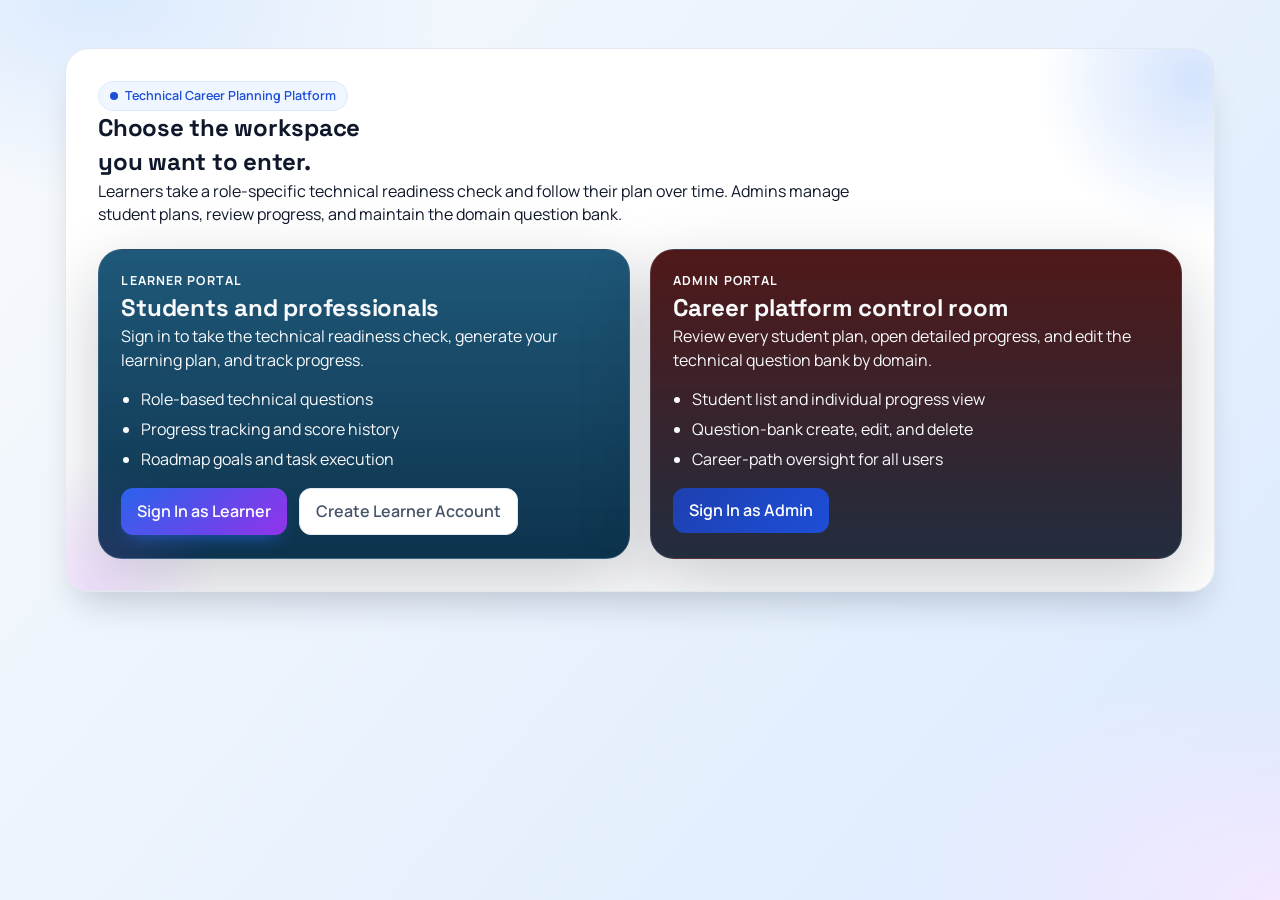
==== commit f4351461: "Update API URL and prepare for deployment" ====
--- a/FrontEnd/index.html
+++ b/FrontEnd/index.html
@@ -3,60 +3,59 @@
 <head>
   <meta charset="UTF-8" />
   <meta name="viewport" content="width=device-width, initial-scale=1.0" />
-  <title>CareerPath - Plan Your Career</title>
-  <link rel="stylesheet" href="./assets/css/styles.css" />
+  <title>CareerPath - Choose Your Portal</title>
+  <link rel="stylesheet" href="./assets/css/styles.css?v=20260325a" />
 </head>
 <body>
-  <main class="page landing-wrap">
+  <main class="page landing-wrap portal-start-page">
     <div class="container">
-      <section class="hero-panel">
-        <div class="hero-content">
-          <span class="badge"><span class="dot"></span>Career Planning Made Simple</span>
-          <h1><span class="gradient-text">Plan Your Career</span><br />Track Your Progress</h1>
+      <section class="hero-panel portal-hero-panel">
+        <div class="portal-hero-copy">
+          <span class="badge"><span class="dot"></span>Technical Career Planning Platform</span>
+          <h1>Choose the workspace<br />you want to enter.</h1>
           <p>
-            A role-aware career planning platform with intelligent templates, goal analytics,
-            and focused execution tools for your growth journey.
+            Learners take a role-specific technical readiness check and follow their plan over time.
+            Admins manage student plans, review progress, and maintain the domain question bank.
           </p>
-          <div class="hero-actions">
-            <a class="btn btn-primary" href="./pages/register.html">Get Started Free</a>
-            <a class="btn btn-ghost" href="./pages/login.html">Sign In</a>
-          </div>
+        </div>
 
-          <div class="feature-grid">
-            <article class="feature-card">
-              <h3>Goal Tracking</h3>
-              <p>Set, monitor, and complete career goals with clarity.</p>
-            </article>
-            <article class="feature-card">
-              <h3>Progress Analytics</h3>
-              <p>Measure completion trends and focus on results.</p>
-            </article>
-            <article class="feature-card">
-              <h3>Role-Based Journey</h3>
-              <p>Get templates and flows matched to your track.</p>
-            </article>
-          </div>
-        </div>
-      </section>
+        <div class="portal-grid">
+          <article class="portal-card portal-card-user">
+            <p class="eyebrow">Learner Portal</p>
+            <h2>Students and professionals</h2>
+            <p>Sign in to take the technical readiness check, generate your learning plan, and track progress.</p>
+            <ul class="portal-list">
+              <li>Role-based technical questions</li>
+              <li>Progress tracking and score history</li>
+              <li>Roadmap goals and task execution</li>
+            </ul>
+            <div class="portal-actions">
+              <a class="btn btn-primary" href="./pages/login.html?portal=user">Sign In as Learner</a>
+              <a class="btn btn-ghost" href="./pages/register.html">Create Learner Account</a>
+            </div>
+          </article>
 
-      <section class="stats-banner">
-        <h2>Built for Consistent Career Growth</h2>
-        <div class="stats-grid">
-          <div>
-            <strong>10K+</strong>
-            <span>Active planners</span>
-          </div>
-          <div>
-            <strong>50K+</strong>
-            <span>Goals completed</span>
-          </div>
-          <div>
-            <strong>85%</strong>
-            <span>Avg completion rate</span>
-          </div>
+          <article class="portal-card portal-card-admin">
+            <p class="eyebrow">Admin Portal</p>
+            <h2>Career platform control room</h2>
+            <p>Review every student plan, open detailed progress, and edit the technical question bank by domain.</p>
+            <ul class="portal-list">
+              <li>Student list and individual progress view</li>
+              <li>Question-bank create, edit, and delete</li>
+              <li>Career-path oversight for all users</li>
+            </ul>
+            <div class="portal-actions">
+              <a class="btn btn-secondary" href="./pages/login.html?portal=admin">Sign In as Admin</a>
+            </div>
+          </article>
         </div>
       </section>
     </div>
   </main>
+
+  <script src="./assets/js/core/config.js?v=20260325a"></script>
+  <script src="./assets/js/core/api.js?v=20260325a"></script>
+  <script src="./assets/js/core/auth-guard.js?v=20260325a"></script>
+  <script src="./assets/js/pages/index.js?v=20260325a"></script>
 </body>
 </html>
--- a/FrontEnd/assets/css/styles.css
+++ b/FrontEnd/assets/css/styles.css
@@ -1,3 +1,5 @@
+@import url("https://fonts.googleapis.com/css2?family=Manrope:wght@400;500;600;700;800&family=Space+Grotesk:wght@500;700&display=swap");
+
 :root {
   --bg-gradient-start: #f8fafc;
   --bg-gradient-end: #dbeafe;
@@ -42,7 +44,7 @@
 
 body {
   color: var(--text-primary);
-  font-family: "Segoe UI", "Inter", Tahoma, Arial, sans-serif;
+  font-family: "Manrope", "Segoe UI", "Inter", Tahoma, Arial, sans-serif;
   line-height: 1.45;
   background:
     radial-gradient(500px 280px at 8% 0%, #dbeafe 0%, transparent 70%),
@@ -60,6 +62,14 @@
 h4,
 p {
   margin: 0;
+}
+
+h1,
+h2,
+h3,
+h4 {
+  font-family: "Space Grotesk", "Manrope", sans-serif;
+  letter-spacing: -0.01em;
 }
 
 .page {
@@ -150,8 +160,23 @@
 }
 
 .btn-danger {
+  color: #b91c1c;
+  background: #fff1f2;
+  border: 1px solid #fecdd3;
+}
+
+.btn-danger:hover {
+  background: #ffe4e6;
+}
+
+.btn-success {
   color: #fff;
-  background: linear-gradient(135deg, var(--danger-500), var(--danger-600));
+  background: linear-gradient(135deg, #15803d, #16a34a);
+  box-shadow: 0 10px 18px -10px rgb(22 163 74 / 0.72);
+}
+
+.btn-success:hover {
+  box-shadow: 0 14px 22px -12px rgb(22 163 74 / 0.85);
 }
 
 .btn-block {
@@ -221,6 +246,7 @@
   padding: 0.7rem;
   min-height: 56px;
   white-space: pre-wrap;
+  display: none;
 }
 
 .topbar {
@@ -400,12 +426,19 @@
   background: radial-gradient(circle, rgb(168 85 247 / 0.17), transparent 72%);
 }
 
-.hero-content {
+.landing-hero-grid {
   position: relative;
   z-index: 1;
-  max-width: 760px;
-  text-align: center;
-  margin: 0 auto;
+  display: grid;
+  grid-template-columns: 1.4fr 0.8fr;
+  gap: 1.1rem;
+  align-items: start;
+}
+
+.hero-content {
+  max-width: 100%;
+  text-align: left;
+  margin: 0;
 }
 
 .hero-content h1 {
@@ -422,7 +455,7 @@
 .hero-actions {
   margin-top: 1.2rem;
   display: flex;
-  justify-content: center;
+  justify-content: flex-start;
   flex-wrap: wrap;
   gap: 0.65rem;
 }
@@ -432,6 +465,74 @@
   display: grid;
   grid-template-columns: repeat(3, minmax(0, 1fr));
   gap: 0.85rem;
+  align-items: stretch;
+}
+
+.flow-card {
+  border: 1px solid var(--line);
+  border-radius: 18px;
+  background: linear-gradient(145deg, #ffffff, #eff6ff);
+  box-shadow: var(--shadow-sm);
+  padding: 1rem;
+  display: grid;
+  gap: 0.72rem;
+}
+
+.flow-card h3 {
+  font-size: 1.15rem;
+}
+
+.flow-list {
+  display: grid;
+  gap: 0.52rem;
+}
+
+.flow-step {
+  border: 1px solid var(--line);
+  border-radius: 12px;
+  background: #fff;
+  padding: 0.6rem;
+  display: grid;
+  gap: 0.18rem;
+}
+
+.flow-step strong {
+  font-size: 0.92rem;
+}
+
+.flow-step span {
+  font-size: 0.84rem;
+  color: var(--text-muted);
+}
+
+.flow-actions {
+  display: grid;
+  gap: 0.45rem;
+}
+
+.career-choice-grid {
+  margin-top: 1rem;
+  display: grid;
+  grid-template-columns: repeat(2, minmax(0, 1fr));
+  gap: 0.85rem;
+}
+
+.choice-card {
+  border: 1px solid var(--line);
+  border-radius: 16px;
+  background: #fff;
+  padding: 0.95rem;
+  display: grid;
+  gap: 0.45rem;
+}
+
+.choice-card h3 {
+  font-size: 1.03rem;
+}
+
+.choice-card p {
+  font-size: 0.9rem;
+  color: var(--text-muted);
 }
 
 .feature-card {
@@ -439,6 +540,7 @@
   border-radius: 16px;
   background: rgba(255, 255, 255, 0.85);
   padding: 0.95rem;
+  height: 100%;
 }
 
 .feature-card h3 {
@@ -586,6 +688,30 @@
   font-weight: 600;
 }
 
+.auth-divider {
+  margin-top: 0.9rem;
+  margin-bottom: 0.7rem;
+  display: flex;
+  align-items: center;
+  gap: 0.7rem;
+  color: var(--text-muted);
+  font-size: 0.84rem;
+}
+
+.auth-divider::before,
+.auth-divider::after {
+  content: "";
+  flex: 1;
+  height: 1px;
+  background: var(--line);
+}
+
+.google-signin-container {
+  display: grid;
+  justify-content: center;
+  margin-bottom: 0.4rem;
+}
+
 .hero-card {
   border-radius: var(--radius-lg);
   padding: 1rem 1.1rem;
@@ -606,7 +732,7 @@
 
 .stat-grid {
   display: grid;
-  grid-template-columns: repeat(4, minmax(0, 1fr));
+  grid-template-columns: repeat(8, minmax(0, 1fr));
   gap: 0.9rem;
   margin-bottom: 1rem;
 }
@@ -617,6 +743,13 @@
   border: 1px solid var(--line);
   background: #fff;
   box-shadow: var(--shadow-sm);
+  transition: transform 0.16s ease, box-shadow 0.16s ease, border-color 0.16s ease;
+}
+
+.stat-card:hover {
+  transform: translateY(-2px);
+  box-shadow: var(--shadow-md);
+  border-color: var(--primary-100);
 }
 
 .stat-card .label {
@@ -636,6 +769,48 @@
   gap: 1rem;
 }
 
+.workflow-grid {
+  display: grid;
+  grid-template-columns: repeat(3, minmax(0, 1fr));
+  gap: 0.9rem;
+  margin-bottom: 1rem;
+}
+
+.workflow-card {
+  border: 1px solid var(--line);
+  border-radius: 16px;
+  background: #fff;
+  box-shadow: var(--shadow-sm);
+  padding: 0.92rem;
+  display: grid;
+  gap: 0.55rem;
+}
+
+.workflow-card h3 {
+  font-size: 1.06rem;
+}
+
+.quick-flow-list {
+  display: grid;
+  gap: 0.44rem;
+}
+
+.quick-flow-item {
+  text-decoration: none;
+  border: 1px solid var(--line);
+  border-radius: 10px;
+  background: #f8fafc;
+  color: var(--text-secondary);
+  padding: 0.5rem 0.58rem;
+  font-size: 0.88rem;
+  transition: border-color 0.16s ease, background-color 0.16s ease;
+}
+
+.quick-flow-item:hover {
+  border-color: var(--primary-300);
+  background: #eff6ff;
+}
+
 .stack {
   display: grid;
   gap: 1rem;
@@ -647,6 +822,13 @@
   border-radius: var(--radius-lg);
   padding: 1rem;
   box-shadow: var(--shadow-sm);
+  transition: transform 0.2s ease, box-shadow 0.2s ease, border-color 0.2s ease;
+}
+
+.section-card:hover {
+  transform: translateY(-1px);
+  box-shadow: var(--shadow-md);
+  border-color: var(--primary-100);
 }
 
 .section-header {
@@ -810,6 +992,60 @@
   gap: 0.52rem;
 }
 
+.timeline-list {
+  display: grid;
+  gap: 0.55rem;
+}
+
+.timeline-item {
+  display: flex;
+  align-items: center;
+  justify-content: space-between;
+  gap: 0.7rem;
+  border: 1px solid var(--line);
+  border-radius: 12px;
+  padding: 0.7rem;
+  background: #f8fafc;
+}
+
+.timeline-item h4 {
+  font-size: 0.95rem;
+}
+
+.timeline-filters {
+  flex-wrap: wrap;
+}
+
+.btn-toggle-active {
+  color: var(--primary-700);
+  border-color: var(--primary-300);
+  background: var(--primary-50);
+}
+
+.next-action {
+  display: grid;
+  gap: 0.6rem;
+}
+
+.warning-list {
+  display: grid;
+  gap: 0.5rem;
+}
+
+.warning-item {
+  border-left: 4px solid #f59e0b;
+  border-radius: 0 10px 10px 0;
+  background: #fffbeb;
+  color: #92400e;
+  padding: 0.62rem 0.7rem;
+  font-size: 0.88rem;
+}
+
+.due-task-list {
+  display: grid;
+  gap: 0.55rem;
+}
+
 .template-item {
   border: 1px solid var(--line);
   border-radius: 12px;
@@ -876,12 +1112,245 @@
   box-shadow: var(--shadow-sm);
   padding: 1rem;
   margin-bottom: 0.95rem;
+  transition: transform 0.2s ease, box-shadow 0.2s ease, border-color 0.2s ease;
+}
+
+.panel:hover {
+  transform: translateY(-1px);
+  box-shadow: var(--shadow-md);
+  border-color: var(--primary-100);
+}
+
+.question-list {
+  display: grid;
+  gap: 0.8rem;
+}
+
+.question-card {
+  border: 1px solid var(--line);
+  border-radius: 14px;
+  background: #fff;
+  padding: 0.9rem;
+  display: grid;
+  gap: 0.7rem;
+}
+
+.question-card h4 {
+  font-size: 1rem;
+}
+
+.option-list {
+  display: grid;
+  gap: 0.48rem;
+}
+
+.option-item {
+  display: flex;
+  align-items: center;
+  gap: 0.5rem;
+  border: 1px solid var(--line);
+  border-radius: 10px;
+  padding: 0.58rem;
+  background: #f8fafc;
+}
+
+.option-item input {
+  width: auto;
+  margin: 0;
+}
+
+.assessment-actions {
+  margin-top: 0.9rem;
+  display: flex;
+  justify-content: space-between;
+  gap: 0.6rem;
+}
+
+.wizard-progress {
+  border: 1px solid var(--line);
+  border-radius: 12px;
+  background: #f8fafc;
+  padding: 0.7rem;
+  margin-bottom: 0.8rem;
+}
+
+.wizard-progress-head {
+  display: flex;
+  align-items: center;
+  justify-content: space-between;
+  gap: 0.6rem;
+  margin-bottom: 0.45rem;
+  font-size: 0.86rem;
+}
+
+.wizard-progress-track {
+  height: 10px;
+}
+
+.wizard-progress-value {
+  background: linear-gradient(135deg, #0284c7, #0ea5e9);
+}
+
+.result-grid {
+  display: grid;
+  grid-template-columns: 1.1fr 1fr;
+  gap: 0.9rem;
+}
+
+.result-highlight,
+.result-card {
+  border: 1px solid var(--line);
+  border-radius: 14px;
+  background: #f8fafc;
+  padding: 0.85rem;
+}
+
+.result-highlight h2 {
+  margin-top: 0.34rem;
+  font-size: 1.5rem;
+}
+
+.match-list {
+  display: grid;
+  gap: 0.45rem;
+  margin-top: 0.5rem;
+}
+
+.result-card-head {
+  display: flex;
+  align-items: center;
+  justify-content: space-between;
+  gap: 0.55rem;
+}
+
+.match-item {
+  display: grid;
+  gap: 0.35rem;
+  border: 1px solid var(--line);
+  border-radius: 10px;
+  padding: 0.52rem 0.6rem;
+  background: #fff;
+}
+
+.match-item-head {
+  display: flex;
+  align-items: center;
+  justify-content: space-between;
+  gap: 0.65rem;
+}
+
+.match-meter {
+  width: 100%;
+  height: 8px;
+  border-radius: 999px;
+  background: #e2e8f0;
+  overflow: hidden;
+}
+
+.match-meter-value {
+  height: 100%;
+  border-radius: inherit;
+  background: linear-gradient(135deg, #0284c7, #0ea5e9);
+}
+
+.confidence-high {
+  color: #15803d;
+  background: #dcfce7;
+  border-color: #bbf7d0;
+}
+
+.confidence-medium {
+  color: #b45309;
+  background: #fef3c7;
+  border-color: #fde68a;
+}
+
+.confidence-low {
+  color: #1d4ed8;
+  background: #dbeafe;
+  border-color: #bfdbfe;
+}
+
+.next-flow-actions {
+  margin-top: 0.8rem;
+  flex-wrap: wrap;
+}
+
+.task-list {
+  display: grid;
+  gap: 0.62rem;
+}
+
+.task-item {
+  border: 1px solid var(--line);
+  border-radius: 12px;
+  background: #fff;
+  padding: 0.62rem;
+  display: grid;
+  gap: 0.6rem;
+}
+
+.task-item-completed {
+  border-color: #bbf7d0;
+  background: #f0fdf4;
+}
+
+.task-main {
+  display: grid;
+  gap: 0.3rem;
+  flex: 1;
+}
+
+.task-main h4 {
+  font-size: 0.98rem;
+}
+
+.task-item-completed .task-main h4 {
+  text-decoration: line-through;
+  color: #166534;
+}
+
+.task-meta-row {
+  display: flex;
+  gap: 0.45rem;
+  flex-wrap: wrap;
+}
+
+.task-schedule-controls {
+  margin-top: 0.2rem;
+  display: grid;
+  grid-template-columns: 1fr auto;
+  gap: 0.4rem;
+}
+
+.task-date-input {
+  min-width: 0;
+}
+
+.task-item-actions {
+  display: flex;
+  justify-content: flex-end;
+  gap: 0.45rem;
+}
+
+.task-complete-btn {
+  min-width: 110px;
+}
+
+.task-complete-done {
+  color: #166534;
+  border: 1px solid #86efac;
+  background: #dcfce7;
+}
+
+.task-complete-done:hover {
+  background: #bbf7d0;
 }
 
 .filter-grid {
   display: grid;
   gap: 0.65rem;
-  grid-template-columns: 1.3fr 1fr 1fr 1fr auto;
+  grid-template-columns: 1.3fr 1fr 1fr 1fr 1fr 1fr auto;
 }
 
 .goal-grid {
@@ -912,6 +1381,10 @@
   grid-template-columns: 1fr auto;
   gap: 0.4rem;
   margin-top: 0.2rem;
+}
+
+.goal-card .actions .btn {
+  white-space: nowrap;
 }
 
 .empty-state {
@@ -1156,6 +1629,63 @@
   color: var(--text-muted);
   display: block;
   margin-bottom: 0.18rem;
+}
+
+.discovery-nudge {
+  border-style: dashed;
+  border-color: #bfdbfe;
+  background: linear-gradient(135deg, #eff6ff, #f8fafc);
+}
+
+.home-reminders {
+  border-color: #cbd5e1;
+  background: linear-gradient(135deg, #f8fafc, #fff);
+}
+
+.home-shortcut-grid {
+  display: grid;
+  grid-template-columns: repeat(4, minmax(0, 1fr));
+  gap: 0.8rem;
+  margin-bottom: 0.95rem;
+}
+
+.home-shortcut-card {
+  display: block;
+  text-decoration: none;
+  border: 1px solid var(--line);
+  border-radius: 14px;
+  background: #fff;
+  box-shadow: var(--shadow-sm);
+  padding: 0.86rem;
+  color: inherit;
+  transition: transform 0.18s ease, box-shadow 0.18s ease, border-color 0.18s ease, background-color 0.18s ease;
+}
+
+.home-shortcut-card:hover {
+  border-color: var(--primary-300);
+  background: #f8fbff;
+  transform: translateY(-2px);
+  box-shadow: var(--shadow-md);
+}
+
+.home-shortcut-card h3 {
+  font-size: 1rem;
+  margin-bottom: 0.3rem;
+}
+
+.home-shortcut-card p {
+  color: var(--text-muted);
+  font-size: 0.86rem;
+}
+
+.discovery-nudge-panel {
+  border-style: dashed;
+  border-color: #cbd5e1;
+  background: linear-gradient(135deg, #f8fafc, #ffffff);
+}
+
+.discovery-nudge-panel h3 {
+  margin-bottom: 0.32rem;
 }
 
 .range-wrap {
@@ -1222,6 +1752,26 @@
   background: #7f1d1d;
 }
 
+.reveal-ready {
+  opacity: 0;
+  transform: translateY(10px);
+  transition: opacity 0.38s ease, transform 0.38s ease;
+}
+
+.reveal-in {
+  opacity: 1;
+  transform: translateY(0);
+}
+
+@media (prefers-reduced-motion: reduce) {
+  .reveal-ready,
+  .reveal-in {
+    opacity: 1;
+    transform: none;
+    transition: none;
+  }
+}
+
 @media (max-width: 1080px) {
   .dashboard-grid,
   .profile-layout,
@@ -1235,7 +1785,12 @@
   }
 
   .feature-grid,
-  .goal-grid {
+  .home-shortcut-grid,
+  .goal-grid,
+  .workflow-grid,
+  .career-choice-grid,
+  .landing-hero-grid,
+  .result-grid {
     grid-template-columns: repeat(2, minmax(0, 1fr));
   }
 
@@ -1279,7 +1834,11 @@
   }
 
   .goal-grid,
+  .home-shortcut-grid,
   .feature-grid,
+  .workflow-grid,
+  .career-choice-grid,
+  .landing-hero-grid,
   .stat-grid,
   .analytics-metrics,
   .stats-grid,
@@ -1287,7 +1846,21 @@
   .summary-actions,
   .filter-grid,
   .detail-meta-grid,
-  .status-options {
+  .status-options,
+  .result-grid {
+    grid-template-columns: 1fr;
+  }
+
+  .assessment-actions {
+    flex-direction: column;
+  }
+
+  .task-item-actions {
+    justify-content: stretch;
+    flex-direction: column;
+  }
+
+  .task-schedule-controls {
     grid-template-columns: 1fr;
   }
 
@@ -1300,3 +1873,175 @@
     display: none;
   }
 }
+
+.portal-start-page {
+  padding: 3rem 0 4rem;
+}
+
+.portal-hero-panel {
+  display: grid;
+  gap: 1.4rem;
+  padding: 2rem;
+}
+
+.portal-hero-copy {
+  max-width: 760px;
+}
+
+.portal-grid {
+  display: grid;
+  grid-template-columns: repeat(2, minmax(0, 1fr));
+  gap: 1.2rem;
+}
+
+.portal-card {
+  border-radius: 24px;
+  padding: 1.4rem;
+  border: 1px solid rgba(148, 163, 184, 0.2);
+  background: linear-gradient(180deg, rgba(15, 23, 42, 0.88), rgba(30, 41, 59, 0.92));
+  box-shadow: 0 24px 70px rgba(15, 23, 42, 0.22);
+}
+
+.portal-card-user {
+  background: linear-gradient(180deg, rgba(12, 74, 110, 0.92), rgba(8, 47, 73, 0.98));
+}
+
+.portal-card-admin {
+  background: linear-gradient(180deg, rgba(69, 10, 10, 0.94), rgba(30, 41, 59, 0.98));
+}
+
+.portal-card h2,
+.portal-card p,
+.portal-card li {
+  color: #f8fafc;
+}
+
+.portal-list {
+  margin: 1rem 0 0;
+  padding-left: 1.2rem;
+  display: grid;
+  gap: 0.45rem;
+}
+
+.portal-actions {
+  display: flex;
+  flex-wrap: wrap;
+  gap: 0.75rem;
+  margin-top: 1rem;
+}
+
+.portal-switch {
+  display: inline-flex;
+  gap: 0.45rem;
+  padding: 0.35rem;
+  border-radius: 999px;
+  background: rgba(148, 163, 184, 0.14);
+  margin-bottom: 1rem;
+}
+
+.portal-switch-link {
+  display: inline-flex;
+  align-items: center;
+  justify-content: center;
+  min-width: 110px;
+  padding: 0.55rem 0.9rem;
+  border-radius: 999px;
+  color: #475569;
+  text-decoration: none;
+  font-weight: 600;
+  transition: background 0.2s ease, color 0.2s ease;
+}
+
+.portal-switch-link.active {
+  background: #0f172a;
+  color: #f8fafc;
+}
+
+.admin-topbar {
+  background: linear-gradient(90deg, #111827, #1f2937);
+}
+
+.admin-hero-card {
+  border-left: 4px solid #f59e0b;
+}
+
+.admin-grid {
+  display: grid;
+  grid-template-columns: minmax(0, 0.95fr) minmax(0, 1.25fr);
+  gap: 1rem;
+  align-items: start;
+}
+
+.admin-search-group,
+.admin-inline-field {
+  min-width: 220px;
+  margin: 0;
+}
+
+.admin-user-list,
+.admin-question-list,
+.admin-goal-list {
+  display: grid;
+  gap: 0.9rem;
+}
+
+.admin-user-card,
+.admin-goal-card {
+  border: 1px solid rgba(148, 163, 184, 0.18);
+  border-radius: 18px;
+  padding: 1rem;
+  background: rgba(255, 255, 255, 0.8);
+}
+
+.admin-user-meta-grid {
+  display: grid;
+  grid-template-columns: repeat(2, minmax(0, 1fr));
+  gap: 0.55rem 0.9rem;
+  color: #475569;
+  font-size: 0.94rem;
+}
+
+.admin-question-form {
+  margin-bottom: 1rem;
+}
+
+.admin-option-grid {
+  display: grid;
+  grid-template-columns: repeat(2, minmax(0, 1fr));
+  gap: 0.8rem;
+}
+
+.admin-option-list {
+  margin: 0.8rem 0 0;
+  padding-left: 1.2rem;
+  display: grid;
+  gap: 0.35rem;
+}
+
+.admin-checkbox-field {
+  display: flex;
+  flex-direction: column;
+  justify-content: flex-end;
+}
+
+.admin-correct-toggle {
+  margin-top: 0.55rem;
+}
+
+@media (max-width: 1080px) {
+  .portal-grid,
+  .admin-grid,
+  .admin-option-grid {
+    grid-template-columns: 1fr;
+  }
+}
+
+@media (max-width: 760px) {
+  .portal-actions {
+    flex-direction: column;
+  }
+
+  .admin-user-meta-grid {
+    grid-template-columns: 1fr;
+  }
+}
